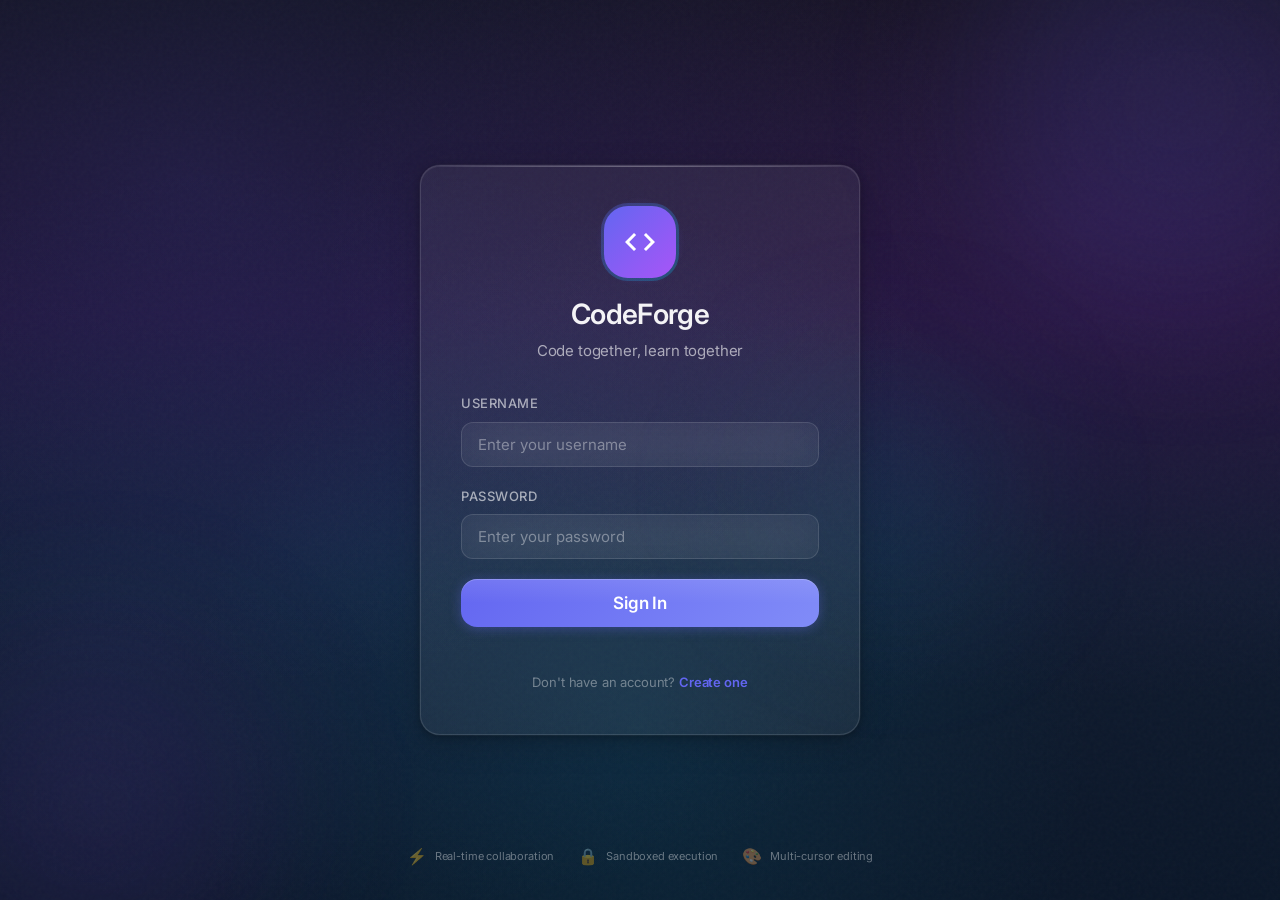
==== frontend/index.html @ 0fa00870 "🚀 CodeForge v1.0 — Collaborative Coding & Debugging Platform Full-stack real-time collaborative IDE " ====
<!DOCTYPE html>
<html lang="en">
<head>
  <meta charset="UTF-8">
  <meta name="viewport" content="width=device-width, initial-scale=1.0">
  <meta name="description" content="CodeForge — A real-time collaborative coding and debugging platform for students. Code together, learn together.">
  <title>CodeForge — Collaborative Coding Platform</title>
  <link rel="stylesheet" href="/frontend/css/liquid-glass.css">
  <link rel="stylesheet" href="/frontend/css/animations.css">
  <style>
    /* ─── Auth Page Layout ─────────────────────────────────────── */
    .auth-page {
      display: flex;
      align-items: center;
      justify-content: center;
      min-height: 100vh;
      padding: var(--space-6);
    }

    .auth-container {
      width: 100%;
      max-width: 440px;
      padding: var(--space-10);
    }

    .auth-header {
      text-align: center;
      margin-bottom: var(--space-8);
    }

    .auth-logo {
      display: inline-flex;
      align-items: center;
      justify-content: center;
      width: 72px;
      height: 72px;
      border-radius: var(--radius-2xl);
      background: linear-gradient(135deg, var(--color-primary), var(--color-secondary));
      margin-bottom: var(--space-5);
      position: relative;
    }

    .auth-logo svg {
      width: 36px;
      height: 36px;
      fill: white;
    }

    .auth-logo::before {
      content: '';
      position: absolute;
      inset: -3px;
      border-radius: calc(var(--radius-2xl) + 3px);
      background: linear-gradient(135deg, var(--color-primary), var(--color-accent));
      opacity: 0.3;
      z-index: -1;
      animation: logoFloat 4s ease-in-out infinite;
    }

    .auth-subtitle {
      font-size: var(--font-base);
      color: var(--text-secondary);
      margin-top: var(--space-2);
    }

    .auth-form {
      display: flex;
      flex-direction: column;
      gap: var(--space-5);
    }

    .auth-toggle {
      text-align: center;
      margin-top: var(--space-6);
    }

    .auth-toggle a {
      color: var(--color-primary);
      text-decoration: none;
      font-weight: 600;
      font-size: var(--font-sm);
      cursor: pointer;
      transition: color var(--transition-fast);
    }

    .auth-toggle a:hover {
      color: #818cf8;
    }

    .auth-error {
      padding: var(--space-3) var(--space-4);
      background: rgba(239, 68, 68, 0.1);
      border: 1px solid rgba(239, 68, 68, 0.2);
      border-radius: var(--radius-md);
      color: #fca5a5;
      font-size: var(--font-sm);
      text-align: center;
      animation: scaleIn 0.3s var(--ease-spring);
    }

    /* ─── Feature Highlights ───────────────────────────────────── */
    .features {
      position: fixed;
      bottom: var(--space-8);
      left: 50%;
      transform: translateX(-50%);
      display: flex;
      gap: var(--space-6);
    }

    .feature {
      display: flex;
      align-items: center;
      gap: var(--space-2);
      font-size: var(--font-xs);
      color: var(--text-tertiary);
    }

    .feature-icon {
      font-size: 16px;
    }

    /* ─── Floating Orbs (decorative) ───────────────────────────── */
    .orb {
      position: fixed;
      border-radius: 50%;
      filter: blur(80px);
      pointer-events: none;
      z-index: -1;
    }

    .orb-1 {
      width: 400px;
      height: 400px;
      background: rgba(99, 102, 241, 0.12);
      top: -100px;
      right: -100px;
      animation: orbFloat1 20s ease-in-out infinite alternate;
    }

    .orb-2 {
      width: 350px;
      height: 350px;
      background: rgba(168, 85, 247, 0.10);
      bottom: -80px;
      left: -80px;
      animation: orbFloat2 25s ease-in-out infinite alternate;
    }

    .orb-3 {
      width: 250px;
      height: 250px;
      background: rgba(6, 182, 212, 0.08);
      top: 40%;
      left: 60%;
      animation: orbFloat3 18s ease-in-out infinite alternate;
    }

    @keyframes orbFloat1 {
      from { transform: translate(0, 0) scale(1); }
      to { transform: translate(-60px, 40px) scale(1.15); }
    }

    @keyframes orbFloat2 {
      from { transform: translate(0, 0) scale(1); }
      to { transform: translate(50px, -30px) scale(1.1); }
    }

    @keyframes orbFloat3 {
      from { transform: translate(0, 0) scale(1); }
      to { transform: translate(-40px, 50px) scale(0.9); }
    }
  </style>
</head>
<body>
  <div class="mesh-background"></div>

  <!-- Decorative orbs -->
  <div class="orb orb-1"></div>
  <div class="orb orb-2"></div>
  <div class="orb orb-3"></div>

  <!-- Toast container -->
  <div class="toast-container" id="toastContainer"></div>

  <!-- Auth Page -->
  <div class="auth-page page-enter" id="authPage">
    <div class="auth-container glass" id="authContainer">
      <!-- Logo -->
      <div class="auth-header">
        <div class="auth-logo logo-glow">
          <svg viewBox="0 0 24 24" xmlns="http://www.w3.org/2000/svg">
            <path d="M9.4 16.6L4.8 12l4.6-4.6L8 6l-6 6 6 6 1.4-1.4zm5.2 0L19.2 12l-4.6-4.6L16 6l6 6-6 6-1.4-1.4z"/>
          </svg>
        </div>
        <h1 class="text-title">CodeForge</h1>
        <p class="auth-subtitle">Code together, learn together</p>
      </div>

      <!-- Error message -->
      <div class="auth-error hidden" id="authError"></div>

      <!-- Login Form -->
      <form class="auth-form" id="loginForm">
        <div class="input-group">
          <label class="input-label" for="loginUsername">Username</label>
          <input class="input" type="text" id="loginUsername" placeholder="Enter your username" required autocomplete="username">
        </div>

        <div class="input-group">
          <label class="input-label" for="loginPassword">Password</label>
          <input class="input" type="password" id="loginPassword" placeholder="Enter your password" required autocomplete="current-password">
        </div>

        <button class="btn btn-primary btn-lg w-full" type="submit" id="loginBtn">
          Sign In
        </button>

        <div class="auth-toggle">
          <span style="color: var(--text-tertiary); font-size: var(--font-sm);">Don't have an account? </span>
          <a id="showRegister">Create one</a>
        </div>
      </form>

      <!-- Register Form (hidden by default) -->
      <form class="auth-form hidden" id="registerForm">
        <div class="input-group">
          <label class="input-label" for="regDisplayName">Display Name</label>
          <input class="input" type="text" id="regDisplayName" placeholder="How others will see you" required>
        </div>

        <div class="input-group">
          <label class="input-label" for="regUsername">Username</label>
          <input class="input" type="text" id="regUsername" placeholder="Choose a unique username" required autocomplete="username">
        </div>

        <div class="input-group">
          <label class="input-label" for="regEmail">Email</label>
          <input class="input" type="email" id="regEmail" placeholder="your@email.com" required autocomplete="email">
        </div>

        <div class="input-group">
          <label class="input-label" for="regPassword">Password</label>
          <input class="input" type="password" id="regPassword" placeholder="At least 6 characters" required autocomplete="new-password" minlength="6">
        </div>

        <button class="btn btn-primary btn-lg w-full" type="submit" id="registerBtn">
          Create Account
        </button>

        <div class="auth-toggle">
          <span style="color: var(--text-tertiary); font-size: var(--font-sm);">Already have an account? </span>
          <a id="showLogin">Sign in</a>
        </div>
      </form>
    </div>
  </div>

  <!-- Feature highlights -->
  <div class="features">
    <div class="feature">
      <span class="feature-icon">⚡</span>
      <span>Real-time collaboration</span>
    </div>
    <div class="feature">
      <span class="feature-icon">🔒</span>
      <span>Sandboxed execution</span>
    </div>
    <div class="feature">
      <span class="feature-icon">🎨</span>
      <span>Multi-cursor editing</span>
    </div>
  </div>

  <script src="/frontend/js/app.js"></script>
</body>
</html>
---- frontend/css/liquid-glass.css ----
/*
 * ╔══════════════════════════════════════════════════════════════════╗
 * ║  CodeForge — iOS 26 Liquid Glass Design System                  ║
 * ║  Inspired by Apple's Liquid Glass design language               ║
 * ║  Dynamic translucency, refraction, depth, micro-interactions    ║
 * ╚══════════════════════════════════════════════════════════════════╝
 */

/* ─── Google Fonts Import ────────────────────────────────────────── */
@import url('https://fonts.googleapis.com/css2?family=Inter:wght@300;400;500;600;700;800&display=swap');

/* ─── CSS Custom Properties (Design Tokens) ──────────────────────── */
:root {
  /* Typography — Apple System Stack */
  --sf-font: -apple-system, 'SF Pro Display', 'SF Pro Text', 'Inter', 'Helvetica Neue', sans-serif;
  --sf-mono: 'SF Mono', 'Fira Code', 'JetBrains Mono', 'Cascadia Code', monospace;
  --font-xs: 0.6875rem;    /* 11px */
  --font-sm: 0.8125rem;    /* 13px */
  --font-base: 0.9375rem;  /* 15px */
  --font-md: 1.0625rem;    /* 17px */
  --font-lg: 1.375rem;     /* 22px */
  --font-xl: 1.75rem;      /* 28px */
  --font-2xl: 2.25rem;     /* 36px */
  --font-3xl: 3rem;        /* 48px */

  /* Letter spacing — Apple kerning */
  --tracking-tight: -0.022em;
  --tracking-normal: -0.01em;
  --tracking-wide: 0.04em;

  /* Glass Material System */
  --glass-bg: rgba(255, 255, 255, 0.06);
  --glass-bg-hover: rgba(255, 255, 255, 0.10);
  --glass-bg-active: rgba(255, 255, 255, 0.14);
  --glass-bg-elevated: rgba(255, 255, 255, 0.09);
  --glass-border: rgba(255, 255, 255, 0.12);
  --glass-border-bright: rgba(255, 255, 255, 0.22);
  --glass-blur: blur(40px) saturate(180%);
  --glass-blur-sm: blur(20px) saturate(150%);
  --glass-blur-lg: blur(60px) saturate(200%);

  /* Glass Shadows — Multi-layer for depth */
  --glass-shadow: 
    0 0 0 0.5px rgba(255, 255, 255, 0.08),
    0 2px 8px rgba(0, 0, 0, 0.25),
    0 8px 32px rgba(0, 0, 0, 0.18),
    inset 0 1px 0 rgba(255, 255, 255, 0.06);
  --glass-shadow-hover:
    0 0 0 0.5px rgba(255, 255, 255, 0.12),
    0 4px 16px rgba(0, 0, 0, 0.3),
    0 12px 48px rgba(0, 0, 0, 0.22),
    inset 0 1px 0 rgba(255, 255, 255, 0.08);
  --glass-shadow-elevated:
    0 0 0 0.5px rgba(255, 255, 255, 0.15),
    0 8px 32px rgba(0, 0, 0, 0.35),
    0 24px 80px rgba(0, 0, 0, 0.25),
    inset 0 1px 0 rgba(255, 255, 255, 0.10);

  /* Color Palette — Curated tones */
  --color-primary: #6366f1;       /* Indigo */
  --color-primary-glow: rgba(99, 102, 241, 0.4);
  --color-secondary: #a855f7;    /* Purple */
  --color-accent: #06b6d4;       /* Cyan */
  --color-accent-glow: rgba(6, 182, 212, 0.3);
  --color-success: #10b981;      /* Emerald */
  --color-warning: #f59e0b;      /* Amber */
  --color-error: #ef4444;        /* Red */
  --color-info: #3b82f6;         /* Blue */

  /* Text Colors */
  --text-primary: rgba(255, 255, 255, 0.95);
  --text-secondary: rgba(255, 255, 255, 0.60);
  --text-tertiary: rgba(255, 255, 255, 0.38);
  --text-inverse: rgba(0, 0, 0, 0.85);

  /* Background */
  --bg-primary: #0a0a0f;
  --bg-secondary: #111118;
  --bg-mesh-1: #0f0f1a;
  --bg-mesh-2: #1a0f2e;
  --bg-mesh-3: #0f1a2e;
  --bg-mesh-4: #0a1628;

  /* Radii */
  --radius-sm: 8px;
  --radius-md: 12px;
  --radius-lg: 16px;
  --radius-xl: 20px;
  --radius-2xl: 24px;
  --radius-pill: 100px;

  /* Spacing */
  --space-1: 4px;
  --space-2: 8px;
  --space-3: 12px;
  --space-4: 16px;
  --space-5: 20px;
  --space-6: 24px;
  --space-8: 32px;
  --space-10: 40px;
  --space-12: 48px;

  /* Transitions — Apple easing curves */
  --ease-out: cubic-bezier(0.25, 0.46, 0.45, 0.94);
  --ease-spring: cubic-bezier(0.34, 1.56, 0.64, 1);
  --ease-smooth: cubic-bezier(0.4, 0, 0.2, 1);
  --transition-fast: 150ms var(--ease-out);
  --transition-base: 250ms var(--ease-out);
  --transition-slow: 400ms var(--ease-out);
  --transition-spring: 500ms var(--ease-spring);
}


/* ─── Reset & Base ───────────────────────────────────────────────── */
*, *::before, *::after {
  margin: 0;
  padding: 0;
  box-sizing: border-box;
}

html {
  font-size: 16px;
  -webkit-font-smoothing: antialiased;
  -moz-osx-font-smoothing: grayscale;
  text-rendering: optimizeLegibility;
}

body {
  font-family: var(--sf-font);
  font-size: var(--font-base);
  font-weight: 400;
  letter-spacing: var(--tracking-normal);
  line-height: 1.5;
  color: var(--text-primary);
  background: var(--bg-primary);
  overflow: hidden;
  height: 100vh;
  width: 100vw;
}


/* ─── Dynamic Mesh Background ────────────────────────────────────── */
.mesh-background {
  position: fixed;
  top: 0;
  left: 0;
  width: 100vw;
  height: 100vh;
  z-index: -1;
  background:
    radial-gradient(ellipse at 15% 20%, rgba(99, 102, 241, 0.15) 0%, transparent 50%),
    radial-gradient(ellipse at 85% 25%, rgba(168, 85, 247, 0.12) 0%, transparent 50%),
    radial-gradient(ellipse at 50% 80%, rgba(6, 182, 212, 0.10) 0%, transparent 50%),
    radial-gradient(ellipse at 25% 60%, rgba(59, 130, 246, 0.08) 0%, transparent 50%),
    linear-gradient(180deg, var(--bg-mesh-1) 0%, var(--bg-mesh-2) 35%, var(--bg-mesh-3) 65%, var(--bg-mesh-4) 100%);
  animation: meshShift 25s ease-in-out infinite alternate;
}

@keyframes meshShift {
  0% {
    background-position: 0% 0%, 100% 0%, 50% 100%, 0% 50%;
  }
  100% {
    background-position: 20% 10%, 80% 30%, 40% 90%, 10% 60%;
  }
}

/* Subtle noise texture overlay */
.mesh-background::after {
  content: '';
  position: absolute;
  top: 0;
  left: 0;
  width: 100%;
  height: 100%;
  opacity: 0.03;
  background-image: url("data:image/svg+xml,%3Csvg viewBox='0 0 256 256' xmlns='http://www.w3.org/2000/svg'%3E%3Cfilter id='noiseFilter'%3E%3CfeTurbulence type='fractalNoise' baseFrequency='0.9' numOctaves='4' stitchTiles='stitch'/%3E%3C/filter%3E%3Crect width='100%25' height='100%25' filter='url(%23noiseFilter)'/%3E%3C/svg%3E");
}


/* ─── Glass Panel Base ───────────────────────────────────────────── */
.glass {
  background: var(--glass-bg);
  backdrop-filter: var(--glass-blur);
  -webkit-backdrop-filter: var(--glass-blur);
  border: 1px solid var(--glass-border);
  border-radius: var(--radius-xl);
  box-shadow: var(--glass-shadow);
  position: relative;
  overflow: hidden;
  transition: 
    background var(--transition-base),
    border-color var(--transition-base),
    box-shadow var(--transition-slow),
    transform var(--transition-spring);
}

/* Inner light refraction — top highlight */
.glass::before {
  content: '';
  position: absolute;
  top: 0;
  left: 0;
  right: 0;
  height: 1px;
  background: linear-gradient(
    90deg,
    transparent 0%,
    rgba(255, 255, 255, 0.15) 20%,
    rgba(255, 255, 255, 0.25) 50%,
    rgba(255, 255, 255, 0.15) 80%,
    transparent 100%
  );
  z-index: 1;
  pointer-events: none;
}

.glass:hover {
  background: var(--glass-bg-hover);
  border-color: var(--glass-border-bright);
  box-shadow: var(--glass-shadow-hover);
}

.glass-elevated {
  background: var(--glass-bg-elevated);
  box-shadow: var(--glass-shadow-elevated);
}


/* ─── Glass Card (interactive) ───────────────────────────────────── */
.glass-card {
  padding: var(--space-6);
  cursor: pointer;
  transition: 
    transform var(--transition-spring),
    box-shadow var(--transition-slow);
}

.glass-card:hover {
  transform: translateY(-2px);
}

.glass-card:active {
  transform: translateY(0) scale(0.98);
}


/* ─── Typography ─────────────────────────────────────────────────── */
.text-hero {
  font-size: var(--font-3xl);
  font-weight: 700;
  letter-spacing: var(--tracking-tight);
  line-height: 1.1;
  background: linear-gradient(135deg, #ffffff 0%, rgba(255,255,255,0.7) 100%);
  -webkit-background-clip: text;
  -webkit-text-fill-color: transparent;
  background-clip: text;
}

.text-title {
  font-size: var(--font-xl);
  font-weight: 600;
  letter-spacing: var(--tracking-tight);
  line-height: 1.2;
}

.text-heading {
  font-size: var(--font-lg);
  font-weight: 600;
  letter-spacing: var(--tracking-tight);
}

.text-body {
  font-size: var(--font-base);
  font-weight: 400;
  color: var(--text-secondary);
  line-height: 1.6;
}

.text-caption {
  font-size: var(--font-sm);
  font-weight: 400;
  color: var(--text-tertiary);
  letter-spacing: var(--tracking-wide);
  text-transform: uppercase;
}

.text-mono {
  font-family: var(--sf-mono);
  font-size: var(--font-sm);
}


/* ─── Buttons ────────────────────────────────────────────────────── */
.btn {
  display: inline-flex;
  align-items: center;
  justify-content: center;
  gap: var(--space-2);
  padding: 10px 20px;
  font-family: var(--sf-font);
  font-size: var(--font-sm);
  font-weight: 600;
  letter-spacing: var(--tracking-normal);
  border: none;
  border-radius: var(--radius-md);
  cursor: pointer;
  user-select: none;
  transition: all var(--transition-base);
  position: relative;
  overflow: hidden;
}

.btn::after {
  content: '';
  position: absolute;
  inset: 0;
  background: linear-gradient(180deg, rgba(255,255,255,0.1) 0%, transparent 50%);
  pointer-events: none;
}

.btn-primary {
  background: linear-gradient(135deg, var(--color-primary) 0%, #818cf8 100%);
  color: white;
  box-shadow: 
    0 2px 12px rgba(99, 102, 241, 0.35),
    inset 0 1px 0 rgba(255, 255, 255, 0.2);
}

.btn-primary:hover {
  transform: translateY(-1px);
  box-shadow: 
    0 4px 20px rgba(99, 102, 241, 0.5),
    inset 0 1px 0 rgba(255, 255, 255, 0.25);
}

.btn-primary:active {
  transform: translateY(0) scale(0.98);
}

.btn-glass {
  background: var(--glass-bg);
  backdrop-filter: var(--glass-blur-sm);
  -webkit-backdrop-filter: var(--glass-blur-sm);
  border: 1px solid var(--glass-border);
  color: var(--text-primary);
  box-shadow: var(--glass-shadow);
}

.btn-glass:hover {
  background: var(--glass-bg-hover);
  border-color: var(--glass-border-bright);
}

.btn-danger {
  background: linear-gradient(135deg, var(--color-error) 0%, #f87171 100%);
  color: white;
  box-shadow: 0 2px 12px rgba(239, 68, 68, 0.35);
}

.btn-sm {
  padding: 6px 14px;
  font-size: var(--font-xs);
  border-radius: var(--radius-sm);
}

.btn-lg {
  padding: 14px 28px;
  font-size: var(--font-md);
  border-radius: var(--radius-lg);
}

.btn-icon {
  width: 36px;
  height: 36px;
  padding: 0;
  border-radius: var(--radius-md);
}

.btn-icon.btn-sm {
  width: 28px;
  height: 28px;
}


/* ─── Form Inputs ────────────────────────────────────────────────── */
.input-group {
  display: flex;
  flex-direction: column;
  gap: var(--space-2);
}

.input-label {
  font-size: var(--font-sm);
  font-weight: 500;
  color: var(--text-secondary);
  letter-spacing: var(--tracking-wide);
  text-transform: uppercase;
}

.input {
  width: 100%;
  padding: 12px 16px;
  font-family: var(--sf-font);
  font-size: var(--font-base);
  color: var(--text-primary);
  background: rgba(255, 255, 255, 0.04);
  border: 1px solid var(--glass-border);
  border-radius: var(--radius-md);
  outline: none;
  transition: all var(--transition-base);
  backdrop-filter: var(--glass-blur-sm);
  -webkit-backdrop-filter: var(--glass-blur-sm);
}

.input::placeholder {
  color: var(--text-tertiary);
}

.input:focus {
  border-color: var(--color-primary);
  background: rgba(255, 255, 255, 0.07);
  box-shadow: 
    0 0 0 3px rgba(99, 102, 241, 0.15),
    0 0 20px rgba(99, 102, 241, 0.08);
}

.input:hover:not(:focus) {
  border-color: rgba(255, 255, 255, 0.2);
  background: rgba(255, 255, 255, 0.06);
}


/* ─── Status Indicators ──────────────────────────────────────────── */
.status-dot {
  width: 8px;
  height: 8px;
  border-radius: 50%;
  display: inline-block;
}

.status-dot.online {
  background: var(--color-success);
  box-shadow: 0 0 8px rgba(16, 185, 129, 0.6);
  animation: pulse-glow 2s ease-in-out infinite;
}

.status-dot.offline {
  background: var(--text-tertiary);
}

@keyframes pulse-glow {
  0%, 100% { box-shadow: 0 0 4px rgba(16, 185, 129, 0.4); }
  50% { box-shadow: 0 0 12px rgba(16, 185, 129, 0.8); }
}


/* ─── Badges ─────────────────────────────────────────────────────── */
.badge {
  display: inline-flex;
  align-items: center;
  gap: var(--space-1);
  padding: 3px 10px;
  font-size: var(--font-xs);
  font-weight: 600;
  border-radius: var(--radius-pill);
  background: rgba(99, 102, 241, 0.15);
  color: #a5b4fc;
  border: 1px solid rgba(99, 102, 241, 0.2);
}

.badge-success {
  background: rgba(16, 185, 129, 0.15);
  color: #6ee7b7;
  border-color: rgba(16, 185, 129, 0.2);
}

.badge-error {
  background: rgba(239, 68, 68, 0.15);
  color: #fca5a5;
  border-color: rgba(239, 68, 68, 0.2);
}

.badge-warning {
  background: rgba(245, 158, 11, 0.15);
  color: #fcd34d;
  border-color: rgba(245, 158, 11, 0.2);
}


/* ─── Scrollbar ──────────────────────────────────────────────────── */
::-webkit-scrollbar {
  width: 6px;
  height: 6px;
}

::-webkit-scrollbar-track {
  background: transparent;
}

::-webkit-scrollbar-thumb {
  background: rgba(255, 255, 255, 0.1);
  border-radius: 3px;
}

::-webkit-scrollbar-thumb:hover {
  background: rgba(255, 255, 255, 0.2);
}


/* ─── Divider ────────────────────────────────────────────────────── */
.divider {
  border: none;
  height: 1px;
  background: linear-gradient(
    90deg,
    transparent 0%,
    var(--glass-border) 30%,
    var(--glass-border) 70%,
    transparent 100%
  );
  margin: var(--space-4) 0;
}


/* ─── Avatar ─────────────────────────────────────────────────────── */
.avatar {
  width: 32px;
  height: 32px;
  border-radius: 50%;
  display: flex;
  align-items: center;
  justify-content: center;
  font-size: var(--font-sm);
  font-weight: 700;
  color: white;
  border: 2px solid rgba(255, 255, 255, 0.15);
  flex-shrink: 0;
}

.avatar-sm { width: 24px; height: 24px; font-size: var(--font-xs); }
.avatar-lg { width: 40px; height: 40px; font-size: var(--font-base); }

.avatar-stack {
  display: flex;
}

.avatar-stack .avatar {
  margin-left: -8px;
  border: 2px solid var(--bg-primary);
}

.avatar-stack .avatar:first-child {
  margin-left: 0;
}


/* ─── Loading Spinner ────────────────────────────────────────────── */
.spinner {
  width: 20px;
  height: 20px;
  border: 2px solid rgba(255, 255, 255, 0.1);
  border-top-color: var(--color-primary);
  border-radius: 50%;
  animation: spin 0.8s linear infinite;
}

@keyframes spin {
  to { transform: rotate(360deg); }
}


/* ─── Toast / Notification ───────────────────────────────────────── */
.toast-container {
  position: fixed;
  top: var(--space-6);
  right: var(--space-6);
  z-index: 10000;
  display: flex;
  flex-direction: column;
  gap: var(--space-3);
}

.toast {
  padding: var(--space-3) var(--space-5);
  border-radius: var(--radius-lg);
  font-size: var(--font-sm);
  font-weight: 500;
  animation: toastIn 0.4s var(--ease-spring);
  max-width: 360px;
}

.toast-success {
  background: rgba(16, 185, 129, 0.15);
  border: 1px solid rgba(16, 185, 129, 0.3);
  color: #6ee7b7;
  backdrop-filter: var(--glass-blur-sm);
}

.toast-error {
  background: rgba(239, 68, 68, 0.15);
  border: 1px solid rgba(239, 68, 68, 0.3);
  color: #fca5a5;
  backdrop-filter: var(--glass-blur-sm);
}

@keyframes toastIn {
  from {
    transform: translateX(100%) scale(0.8);
    opacity: 0;
  }
  to {
    transform: translateX(0) scale(1);
    opacity: 1;
  }
}


/* ─── Utility Classes ────────────────────────────────────────────── */
.flex { display: flex; }
.flex-col { flex-direction: column; }
.items-center { align-items: center; }
.justify-center { justify-content: center; }
.justify-between { justify-content: space-between; }
.gap-1 { gap: var(--space-1); }
.gap-2 { gap: var(--space-2); }
.gap-3 { gap: var(--space-3); }
.gap-4 { gap: var(--space-4); }
.gap-6 { gap: var(--space-6); }
.flex-1 { flex: 1; }
.w-full { width: 100%; }
.h-full { height: 100%; }
.hidden { display: none !important; }
.truncate { overflow: hidden; text-overflow: ellipsis; white-space: nowrap; }
---- frontend/css/animations.css ----
/*
 * ╔══════════════════════════════════════════════════════════════════╗
 * ║  CodeForge — Micro-Animations & Transitions                     ║
 * ║  Smooth, Apple-quality motion design                            ║
 * ╚══════════════════════════════════════════════════════════════════╝
 */

/* ─── Page Transitions ───────────────────────────────────────────── */
.page-enter {
  animation: pageEnter 0.6s var(--ease-out) forwards;
}

.page-exit {
  animation: pageExit 0.4s var(--ease-out) forwards;
}

@keyframes pageEnter {
  from {
    opacity: 0;
    transform: translateY(20px) scale(0.98);
    filter: blur(4px);
  }
  to {
    opacity: 1;
    transform: translateY(0) scale(1);
    filter: blur(0);
  }
}

@keyframes pageExit {
  from {
    opacity: 1;
    transform: translateY(0) scale(1);
  }
  to {
    opacity: 0;
    transform: translateY(-10px) scale(0.98);
    filter: blur(4px);
  }
}


/* ─── Element Entry Animations ───────────────────────────────────── */
.fade-in {
  animation: fadeIn 0.5s var(--ease-out) forwards;
}

.slide-up {
  animation: slideUp 0.5s var(--ease-out) forwards;
}

.slide-down {
  animation: slideDown 0.4s var(--ease-out) forwards;
}

.slide-left {
  animation: slideLeft 0.4s var(--ease-out) forwards;
}

.scale-in {
  animation: scaleIn 0.4s var(--ease-spring) forwards;
}

@keyframes fadeIn {
  from { opacity: 0; }
  to { opacity: 1; }
}

@keyframes slideUp {
  from {
    opacity: 0;
    transform: translateY(16px);
  }
  to {
    opacity: 1;
    transform: translateY(0);
  }
}

@keyframes slideDown {
  from {
    opacity: 0;
    transform: translateY(-16px);
  }
  to {
    opacity: 1;
    transform: translateY(0);
  }
}

@keyframes slideLeft {
  from {
    opacity: 0;
    transform: translateX(16px);
  }
  to {
    opacity: 1;
    transform: translateX(0);
  }
}

@keyframes scaleIn {
  from {
    opacity: 0;
    transform: scale(0.9);
  }
  to {
    opacity: 1;
    transform: scale(1);
  }
}


/* ─── Staggered Entry (for lists) ────────────────────────────────── */
.stagger-1 { animation-delay: 50ms; }
.stagger-2 { animation-delay: 100ms; }
.stagger-3 { animation-delay: 150ms; }
.stagger-4 { animation-delay: 200ms; }
.stagger-5 { animation-delay: 250ms; }
.stagger-6 { animation-delay: 300ms; }


/* ─── Glow Pulse (for active/selected states) ────────────────────── */
.glow-pulse {
  animation: glowPulse 2.5s ease-in-out infinite;
}

@keyframes glowPulse {
  0%, 100% {
    box-shadow: 
      0 0 4px rgba(99, 102, 241, 0.2),
      0 0 16px rgba(99, 102, 241, 0.1);
  }
  50% {
    box-shadow: 
      0 0 8px rgba(99, 102, 241, 0.4),
      0 0 32px rgba(99, 102, 241, 0.2);
  }
}


/* ─── Typing Indicator ───────────────────────────────────────────── */
.typing-indicator {
  display: flex;
  gap: 4px;
  align-items: center;
}

.typing-indicator span {
  width: 6px;
  height: 6px;
  border-radius: 50%;
  background: var(--text-tertiary);
  animation: typingBounce 1.4s ease-in-out infinite;
}

.typing-indicator span:nth-child(2) { animation-delay: 0.2s; }
.typing-indicator span:nth-child(3) { animation-delay: 0.4s; }

@keyframes typingBounce {
  0%, 60%, 100% { transform: translateY(0); opacity: 0.4; }
  30% { transform: translateY(-6px); opacity: 1; }
}


/* ─── Shimmer Loading ────────────────────────────────────────────── */
.shimmer {
  background: linear-gradient(
    90deg,
    rgba(255, 255, 255, 0.03) 0%,
    rgba(255, 255, 255, 0.08) 50%,
    rgba(255, 255, 255, 0.03) 100%
  );
  background-size: 200% 100%;
  animation: shimmer 1.5s ease-in-out infinite;
  border-radius: var(--radius-md);
}

@keyframes shimmer {
  from { background-position: 200% 0; }
  to { background-position: -200% 0; }
}


/* ─── Cursor Blink (for remote cursors) ──────────────────────────── */
.remote-cursor {
  position: absolute;
  width: 2px;
  pointer-events: none;
  z-index: 100;
  animation: cursorBlink 1.2s step-end infinite;
}

.remote-cursor-label {
  position: absolute;
  top: -20px;
  left: 0;
  padding: 1px 6px;
  font-size: 10px;
  font-weight: 600;
  color: white;
  border-radius: 3px 3px 3px 0;
  white-space: nowrap;
  pointer-events: none;
  animation: labelFadeIn 0.3s var(--ease-out);
}

@keyframes cursorBlink {
  0%, 100% { opacity: 1; }
  50% { opacity: 0.4; }
}

@keyframes labelFadeIn {
  from { opacity: 0; transform: translateY(4px); }
  to { opacity: 1; transform: translateY(0); }
}


/* ─── Ripple Effect ──────────────────────────────────────────────── */
.ripple {
  position: absolute;
  border-radius: 50%;
  background: rgba(255, 255, 255, 0.15);
  transform: scale(0);
  animation: rippleEffect 0.6s linear;
  pointer-events: none;
}

@keyframes rippleEffect {
  to {
    transform: scale(4);
    opacity: 0;
  }
}


/* ─── Modal Backdrop ─────────────────────────────────────────────── */
.modal-backdrop {
  position: fixed;
  inset: 0;
  background: rgba(0, 0, 0, 0.5);
  backdrop-filter: blur(8px);
  -webkit-backdrop-filter: blur(8px);
  z-index: 9000;
  animation: fadeIn 0.25s var(--ease-out);
}

.modal {
  position: fixed;
  top: 50%;
  left: 50%;
  transform: translate(-50%, -50%);
  z-index: 9001;
  animation: modalIn 0.4s var(--ease-spring);
  max-width: 480px;
  width: 90%;
}

@keyframes modalIn {
  from {
    opacity: 0;
    transform: translate(-50%, -48%) scale(0.95);
  }
  to {
    opacity: 1;
    transform: translate(-50%, -50%) scale(1);
  }
}


/* ─── Logo Animation ─────────────────────────────────────────────── */
.logo-glow {
  position: relative;
}

.logo-glow::after {
  content: '';
  position: absolute;
  inset: -10px;
  background: radial-gradient(circle, rgba(99, 102, 241, 0.3) 0%, transparent 70%);
  border-radius: 50%;
  animation: logoFloat 4s ease-in-out infinite;
  z-index: -1;
}

@keyframes logoFloat {
  0%, 100% { transform: scale(1); opacity: 0.5; }
  50% { transform: scale(1.1); opacity: 0.8; }
}


/* ─── Connection Status Bar ──────────────────────────────────────── */
.connection-bar {
  transition: all 0.3s var(--ease-out);
  overflow: hidden;
}

.connection-bar.connected {
  max-height: 0;
  opacity: 0;
}

.connection-bar.disconnected {
  max-height: 40px;
  opacity: 1;
}
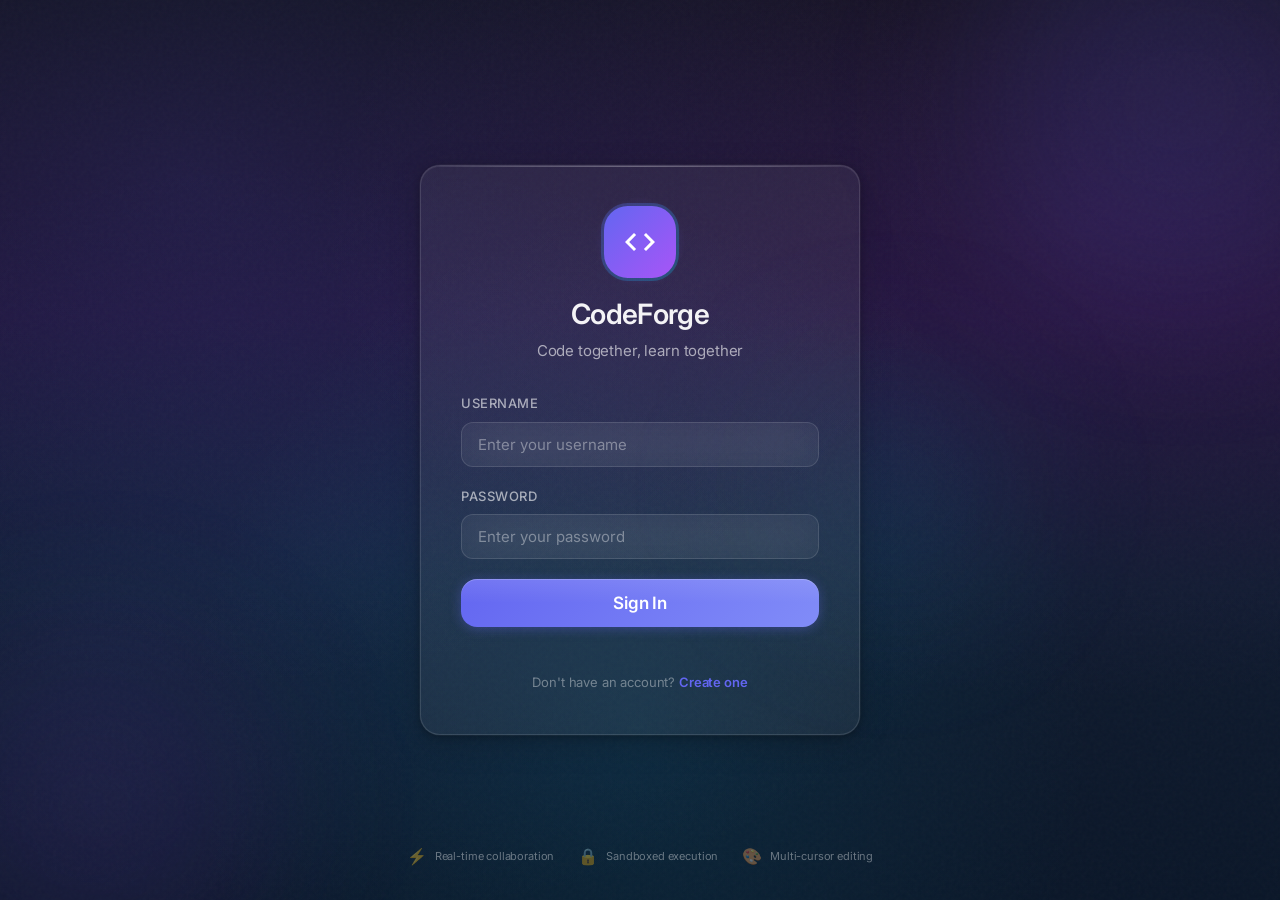
==== commit 94497084: "cleanup" ====
--- a/frontend/index.html
+++ b/frontend/index.html
@@ -8,7 +8,6 @@
   <link rel="stylesheet" href="/frontend/css/liquid-glass.css">
   <link rel="stylesheet" href="/frontend/css/animations.css">
   <style>
-    /* ─── Auth Page Layout ─────────────────────────────────────── */
     .auth-page {
       display: flex;
       align-items: center;
@@ -98,7 +97,6 @@
       animation: scaleIn 0.3s var(--ease-spring);
     }
 
-    /* ─── Feature Highlights ───────────────────────────────────── */
     .features {
       position: fixed;
       bottom: var(--space-8);
@@ -120,7 +118,6 @@
       font-size: 16px;
     }
 
-    /* ─── Floating Orbs (decorative) ───────────────────────────── */
     .orb {
       position: fixed;
       border-radius: 50%;
@@ -175,18 +172,14 @@
 <body>
   <div class="mesh-background"></div>
 
-  <!-- Decorative orbs -->
   <div class="orb orb-1"></div>
   <div class="orb orb-2"></div>
   <div class="orb orb-3"></div>
 
-  <!-- Toast container -->
   <div class="toast-container" id="toastContainer"></div>
 
-  <!-- Auth Page -->
   <div class="auth-page page-enter" id="authPage">
     <div class="auth-container glass" id="authContainer">
-      <!-- Logo -->
       <div class="auth-header">
         <div class="auth-logo logo-glow">
           <svg viewBox="0 0 24 24" xmlns="http://www.w3.org/2000/svg">
@@ -197,10 +190,8 @@
         <p class="auth-subtitle">Code together, learn together</p>
       </div>
 
-      <!-- Error message -->
       <div class="auth-error hidden" id="authError"></div>
 
-      <!-- Login Form -->
       <form class="auth-form" id="loginForm">
         <div class="input-group">
           <label class="input-label" for="loginUsername">Username</label>
@@ -222,7 +213,6 @@
         </div>
       </form>
 
-      <!-- Register Form (hidden by default) -->
       <form class="auth-form hidden" id="registerForm">
         <div class="input-group">
           <label class="input-label" for="regDisplayName">Display Name</label>
@@ -256,7 +246,6 @@
     </div>
   </div>
 
-  <!-- Feature highlights -->
   <div class="features">
     <div class="feature">
       <span class="feature-icon">⚡</span>
--- a/frontend/css/liquid-glass.css
+++ b/frontend/css/liquid-glass.css
@@ -1,34 +1,21 @@
-/*
- * ╔══════════════════════════════════════════════════════════════════╗
- * ║  CodeForge — iOS 26 Liquid Glass Design System                  ║
- * ║  Inspired by Apple's Liquid Glass design language               ║
- * ║  Dynamic translucency, refraction, depth, micro-interactions    ║
- * ╚══════════════════════════════════════════════════════════════════╝
- */
-
-/* ─── Google Fonts Import ────────────────────────────────────────── */
 @import url('https://fonts.googleapis.com/css2?family=Inter:wght@300;400;500;600;700;800&display=swap');
 
-/* ─── CSS Custom Properties (Design Tokens) ──────────────────────── */
 :root {
-  /* Typography — Apple System Stack */
   --sf-font: -apple-system, 'SF Pro Display', 'SF Pro Text', 'Inter', 'Helvetica Neue', sans-serif;
   --sf-mono: 'SF Mono', 'Fira Code', 'JetBrains Mono', 'Cascadia Code', monospace;
-  --font-xs: 0.6875rem;    /* 11px */
-  --font-sm: 0.8125rem;    /* 13px */
-  --font-base: 0.9375rem;  /* 15px */
-  --font-md: 1.0625rem;    /* 17px */
-  --font-lg: 1.375rem;     /* 22px */
-  --font-xl: 1.75rem;      /* 28px */
-  --font-2xl: 2.25rem;     /* 36px */
-  --font-3xl: 3rem;        /* 48px */
-
-  /* Letter spacing — Apple kerning */
+  --font-xs: 0.6875rem;
+  --font-sm: 0.8125rem;
+  --font-base: 0.9375rem;
+  --font-md: 1.0625rem;
+  --font-lg: 1.375rem;
+  --font-xl: 1.75rem;
+  --font-2xl: 2.25rem;
+  --font-3xl: 3rem;
+
   --tracking-tight: -0.022em;
   --tracking-normal: -0.01em;
   --tracking-wide: 0.04em;
 
-  /* Glass Material System */
   --glass-bg: rgba(255, 255, 255, 0.06);
   --glass-bg-hover: rgba(255, 255, 255, 0.10);
   --glass-bg-active: rgba(255, 255, 255, 0.14);
@@ -39,7 +26,6 @@
   --glass-blur-sm: blur(20px) saturate(150%);
   --glass-blur-lg: blur(60px) saturate(200%);
 
-  /* Glass Shadows — Multi-layer for depth */
   --glass-shadow: 
     0 0 0 0.5px rgba(255, 255, 255, 0.08),
     0 2px 8px rgba(0, 0, 0, 0.25),
@@ -56,24 +42,21 @@
     0 24px 80px rgba(0, 0, 0, 0.25),
     inset 0 1px 0 rgba(255, 255, 255, 0.10);
 
-  /* Color Palette — Curated tones */
-  --color-primary: #6366f1;       /* Indigo */
+  --color-primary: #6366f1;
   --color-primary-glow: rgba(99, 102, 241, 0.4);
-  --color-secondary: #a855f7;    /* Purple */
-  --color-accent: #06b6d4;       /* Cyan */
+  --color-secondary: #a855f7;
+  --color-accent: #06b6d4;
   --color-accent-glow: rgba(6, 182, 212, 0.3);
-  --color-success: #10b981;      /* Emerald */
-  --color-warning: #f59e0b;      /* Amber */
-  --color-error: #ef4444;        /* Red */
-  --color-info: #3b82f6;         /* Blue */
-
-  /* Text Colors */
+  --color-success: #10b981;
+  --color-warning: #f59e0b;
+  --color-error: #ef4444;
+  --color-info: #3b82f6;
+
   --text-primary: rgba(255, 255, 255, 0.95);
   --text-secondary: rgba(255, 255, 255, 0.60);
   --text-tertiary: rgba(255, 255, 255, 0.38);
   --text-inverse: rgba(0, 0, 0, 0.85);
 
-  /* Background */
   --bg-primary: #0a0a0f;
   --bg-secondary: #111118;
   --bg-mesh-1: #0f0f1a;
@@ -81,7 +64,6 @@
   --bg-mesh-3: #0f1a2e;
   --bg-mesh-4: #0a1628;
 
-  /* Radii */
   --radius-sm: 8px;
   --radius-md: 12px;
   --radius-lg: 16px;
@@ -89,7 +71,6 @@
   --radius-2xl: 24px;
   --radius-pill: 100px;
 
-  /* Spacing */
   --space-1: 4px;
   --space-2: 8px;
   --space-3: 12px;
@@ -100,7 +81,6 @@
   --space-10: 40px;
   --space-12: 48px;
 
-  /* Transitions — Apple easing curves */
   --ease-out: cubic-bezier(0.25, 0.46, 0.45, 0.94);
   --ease-spring: cubic-bezier(0.34, 1.56, 0.64, 1);
   --ease-smooth: cubic-bezier(0.4, 0, 0.2, 1);
@@ -111,7 +91,6 @@
 }
 
 
-/* ─── Reset & Base ───────────────────────────────────────────────── */
 *, *::before, *::after {
   margin: 0;
   padding: 0;
@@ -139,7 +118,6 @@
 }
 
 
-/* ─── Dynamic Mesh Background ────────────────────────────────────── */
 .mesh-background {
   position: fixed;
   top: 0;
@@ -165,7 +143,6 @@
   }
 }
 
-/* Subtle noise texture overlay */
 .mesh-background::after {
   content: '';
   position: absolute;
@@ -178,7 +155,6 @@
 }
 
 
-/* ─── Glass Panel Base ───────────────────────────────────────────── */
 .glass {
   background: var(--glass-bg);
   backdrop-filter: var(--glass-blur);
@@ -195,7 +171,6 @@
     transform var(--transition-spring);
 }
 
-/* Inner light refraction — top highlight */
 .glass::before {
   content: '';
   position: absolute;
@@ -227,7 +202,6 @@
 }
 
 
-/* ─── Glass Card (interactive) ───────────────────────────────────── */
 .glass-card {
   padding: var(--space-6);
   cursor: pointer;
@@ -245,7 +219,6 @@
 }
 
 
-/* ─── Typography ─────────────────────────────────────────────────── */
 .text-hero {
   font-size: var(--font-3xl);
   font-weight: 700;
@@ -291,7 +264,6 @@
 }
 
 
-/* ─── Buttons ────────────────────────────────────────────────────── */
 .btn {
   display: inline-flex;
   align-items: center;
@@ -383,7 +355,6 @@
 }
 
 
-/* ─── Form Inputs ────────────────────────────────────────────────── */
 .input-group {
   display: flex;
   flex-direction: column;
@@ -431,7 +402,6 @@
 }
 
 
-/* ─── Status Indicators ──────────────────────────────────────────── */
 .status-dot {
   width: 8px;
   height: 8px;
@@ -455,7 +425,6 @@
 }
 
 
-/* ─── Badges ─────────────────────────────────────────────────────── */
 .badge {
   display: inline-flex;
   align-items: center;
@@ -488,7 +457,6 @@
 }
 
 
-/* ─── Scrollbar ──────────────────────────────────────────────────── */
 ::-webkit-scrollbar {
   width: 6px;
   height: 6px;
@@ -508,7 +476,6 @@
 }
 
 
-/* ─── Divider ────────────────────────────────────────────────────── */
 .divider {
   border: none;
   height: 1px;
@@ -523,7 +490,6 @@
 }
 
 
-/* ─── Avatar ─────────────────────────────────────────────────────── */
 .avatar {
   width: 32px;
   height: 32px;
@@ -555,7 +521,6 @@
 }
 
 
-/* ─── Loading Spinner ────────────────────────────────────────────── */
 .spinner {
   width: 20px;
   height: 20px;
@@ -570,7 +535,6 @@
 }
 
 
-/* ─── Toast / Notification ───────────────────────────────────────── */
 .toast-container {
   position: fixed;
   top: var(--space-6);
@@ -616,7 +580,6 @@
 }
 
 
-/* ─── Utility Classes ────────────────────────────────────────────── */
 .flex { display: flex; }
 .flex-col { flex-direction: column; }
 .items-center { align-items: center; }
--- a/frontend/css/animations.css
+++ b/frontend/css/animations.css
@@ -1,11 +1,3 @@
-/*
- * ╔══════════════════════════════════════════════════════════════════╗
- * ║  CodeForge — Micro-Animations & Transitions                     ║
- * ║  Smooth, Apple-quality motion design                            ║
- * ╚══════════════════════════════════════════════════════════════════╝
- */
-
-/* ─── Page Transitions ───────────────────────────────────────────── */
 .page-enter {
   animation: pageEnter 0.6s var(--ease-out) forwards;
 }
@@ -40,7 +32,6 @@
 }
 
 
-/* ─── Element Entry Animations ───────────────────────────────────── */
 .fade-in {
   animation: fadeIn 0.5s var(--ease-out) forwards;
 }
@@ -111,7 +102,6 @@
 }
 
 
-/* ─── Staggered Entry (for lists) ────────────────────────────────── */
 .stagger-1 { animation-delay: 50ms; }
 .stagger-2 { animation-delay: 100ms; }
 .stagger-3 { animation-delay: 150ms; }
@@ -120,7 +110,6 @@
 .stagger-6 { animation-delay: 300ms; }
 
 
-/* ─── Glow Pulse (for active/selected states) ────────────────────── */
 .glow-pulse {
   animation: glowPulse 2.5s ease-in-out infinite;
 }
@@ -139,7 +128,6 @@
 }
 
 
-/* ─── Typing Indicator ───────────────────────────────────────────── */
 .typing-indicator {
   display: flex;
   gap: 4px;
@@ -163,7 +151,6 @@
 }
 
 
-/* ─── Shimmer Loading ────────────────────────────────────────────── */
 .shimmer {
   background: linear-gradient(
     90deg,
@@ -182,7 +169,6 @@
 }
 
 
-/* ─── Cursor Blink (for remote cursors) ──────────────────────────── */
 .remote-cursor {
   position: absolute;
   width: 2px;
@@ -216,7 +202,6 @@
 }
 
 
-/* ─── Ripple Effect ──────────────────────────────────────────────── */
 .ripple {
   position: absolute;
   border-radius: 50%;
@@ -234,7 +219,6 @@
 }
 
 
-/* ─── Modal Backdrop ─────────────────────────────────────────────── */
 .modal-backdrop {
   position: fixed;
   inset: 0;
@@ -268,7 +252,6 @@
 }
 
 
-/* ─── Logo Animation ─────────────────────────────────────────────── */
 .logo-glow {
   position: relative;
 }
@@ -289,7 +272,6 @@
 }
 
 
-/* ─── Connection Status Bar ──────────────────────────────────────── */
 .connection-bar {
   transition: all 0.3s var(--ease-out);
   overflow: hidden;
